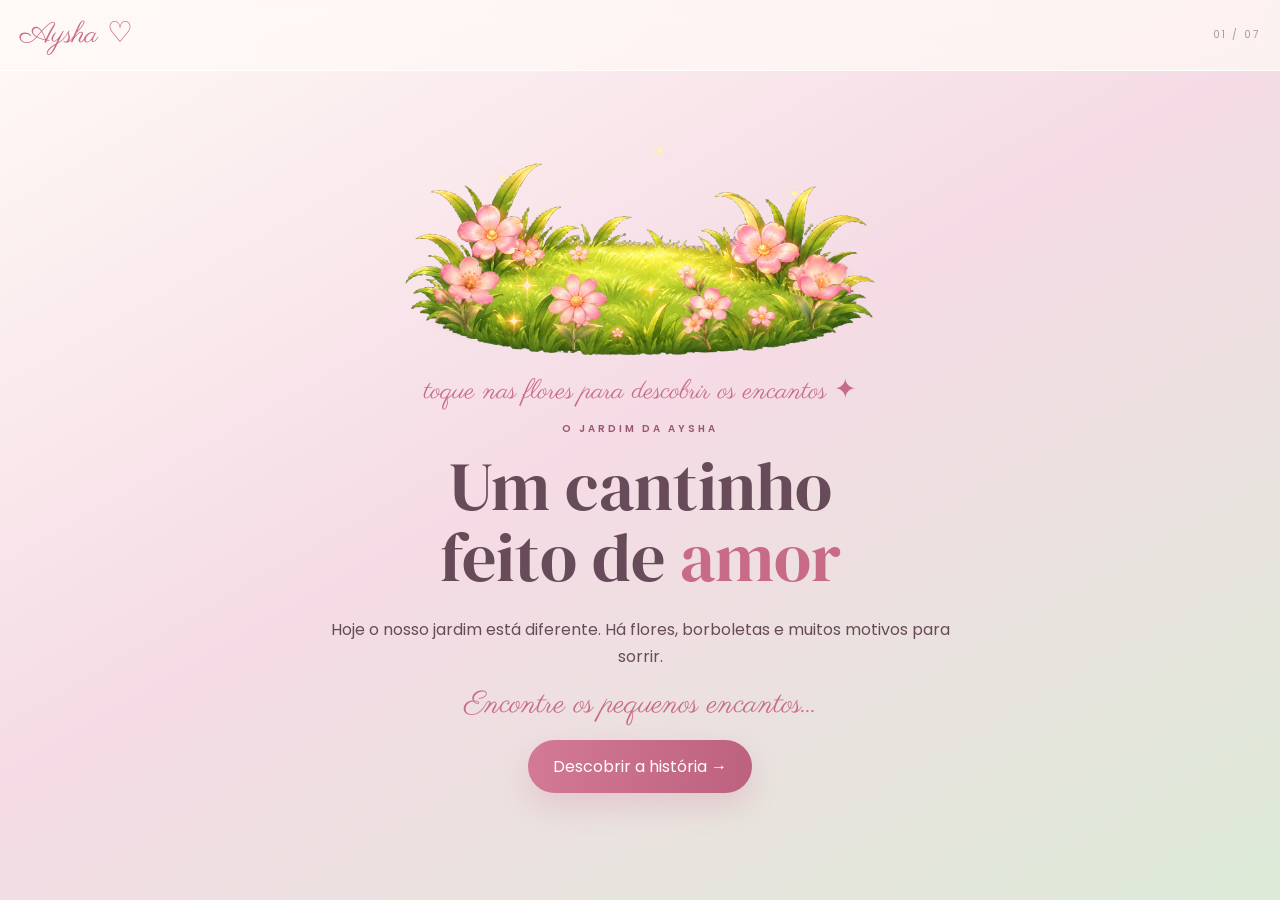
==== jardim.html @ 2ea7d409 "first commit" ====
<!DOCTYPE html>
<html lang="pt-BR">
<head>
    <meta charset="UTF-8">
    <meta name="viewport" content="width=device-width, initial-scale=1.0">
    <title>O Jardim | Aysha</title>
    <link rel="stylesheet" href="css/style.css">
</head>
<body class="page garden-page">
    <div id="particles"></div>

    <header class="nav">
        <a class="brand" href="index.html">Aysha <span>♡</span></a>
        <span class="step">01 / 07</span>
    </header>

    <main class="screen">
        <div class="content">
            <div class="interactive-garden">
                <img class="garden-grass" src="assets/jardim/grama.svg" alt="Grama do jardim">

                <button class="garden-flower f1" data-message="Um jardim cheio de carinho para celebrar a Aysha.">
                    <img src="assets/jardim/flor_1.svg" alt="Flor do jardim">
                </button>
                <button class="garden-flower f2" data-message="Um ano de descobertas, sorrisos e muito amor.">
                    <img src="assets/jardim/flor_2.svg" alt="Flor do jardim">
                </button>
                <button class="garden-flower f3" data-message="Cada pequeno detalhe foi preparado com carinho.">
                    <img src="assets/jardim/flor_3.svg" alt="Flor do jardim">
                </button>
                <button class="garden-flower f4" data-message="Que nunca faltem flores, sonhos e alegrias.">
                    <img src="assets/jardim/flor_4.svg" alt="Flor do jardim">
                </button>

                <span class="firefly firefly-one"></span>
                <span class="firefly firefly-two"></span>
                <span class="firefly firefly-three"></span>
            </div>

            <div id="flowerMessage" class="flower-message">
                toque nas flores para descobrir os encantos ✦
            </div>

            <p class="eyebrow">O JARDIM DA AYSHA</p>
            <h2>Um cantinho<br>feito de <em>amor</em></h2>
            <p>
                Hoje o nosso jardim está diferente.
                Há flores, borboletas e muitos motivos para sorrir.
            </p>
            <p class="script">Encontre os pequenos encantos...</p>

            <a class="primary-btn discover-history" href="historia.html">
                Descobrir a história →
            </a>
        </div>
    </main>

    <script src="js/app.js"></script>
</body>
</html>
---- css/style.css ----
/* ==============================
   CONFIGURAÇÕES GERAIS
   ============================== */

@import url('https://fonts.googleapis.com/css2?family=DM+Serif+Display&family=Parisienne&family=Poppins:wght@300;400;500;600&display=swap');

:root {
    --rosa: #c86b87;
    --rosa-claro: #e9a8bc;
    --lilas: #cdbde0;
    --verde: #a9bd9f;
    --creme: #fff9f5;
    --texto: #684b58;
}

* {
    box-sizing: border-box;
}

html,
body {
    margin: 0;
    min-height: 100%;
    scroll-behavior: smooth;
}

body {
    background: var(--creme);
    color: var(--texto);
    font-family: Poppins, sans-serif;
    overflow-x: hidden;
}

a {
    color: inherit;
    text-decoration: none;
}

button,
input,
select,
textarea {
    font: inherit;
}

/* ==============================
   ESTRUTURA DAS PÁGINAS
   ============================== */

.page {
    min-height: 100vh;
    background:
        radial-gradient(circle at 50% 22%, #fff 0 7%, transparent 36%),
        linear-gradient(145deg, #fffaf6 0%, #f8dce5 54%, #e2ecdc 100%);
}

.screen {
    min-height: 100vh;
    display: flex;
    align-items: center;
    justify-content: center;
    padding: 95px 20px 90px;
    position: relative;
    overflow: hidden;
    text-align: center;
}

.content,
.hero-content {
    width: min(100%, 650px);
    position: relative;
    z-index: 3;
}

/* ==============================
   MENU
   ============================== */

.nav {
    position: fixed;
    top: 0;
    left: 0;
    right: 0;
    z-index: 50;
    display: flex;
    align-items: center;
    justify-content: space-between;
    padding: 15px 20px;
    background: #fffaf6b8;
    backdrop-filter: blur(14px);
    border-bottom: 1px solid #fff;
}

.brand {
    color: var(--rosa);
    font-family: Parisienne, cursive;
    font-size: 29px;
}

.step {
    font-size: 10px;
    letter-spacing: 2px;
    opacity: .55;
}

.music-btn {
    width: 40px;
    height: 40px;
    border: 1px solid #d9a7b8;
    border-radius: 50%;
    background: #fff8;
    color: var(--rosa);
    cursor: pointer;
}

.bottom-nav {
    position: fixed;
    left: 0;
    right: 0;
    bottom: 0;
    z-index: 40;
    display: flex;
    justify-content: space-between;
    padding: 14px 20px;
    background: #fffaf6df;
    backdrop-filter: blur(14px);
    border-top: 1px solid #fff;
    color: #95546a;
    font-size: 11px;
}

.bottom-nav a:last-child {
    font-weight: 600;
}

/* ==============================
   TEXTOS E BOTÕES
   ============================== */

.eyebrow {
    color: #99576d;
    font-size: 10px;
    font-weight: 600;
    letter-spacing: 3px;
}

h1,
h2,
h3 {
    font-family: "DM Serif Display", Georgia, serif;
    font-weight: 400;
}

h1 {
    margin: 28px 0 15px;
    color: var(--rosa);
    font-family: Parisienne, cursive;
    font-size: clamp(92px, 24vw, 160px);
    line-height: .75;
}

h2 {
    margin: 15px 0 22px;
    font-size: clamp(42px, 10vw, 68px);
    line-height: 1.04;
}

h2 em {
    color: var(--rosa);
    font-style: normal;
}

p {
    line-height: 1.7;
}

.age {
    font-family: "DM Serif Display";
    font-size: 28px;
}

.script {
    margin: 15px 0;
    color: var(--rosa);
    font-family: Parisienne, cursive;
    font-size: 31px;
    line-height: 1.25;
}

.hint,
.small-note {
    font-size: 10px;
    letter-spacing: 1px;
    opacity: .65;
}

.primary-btn,
.secondary-btn {
    display: inline-flex;
    align-items: center;
    justify-content: center;
    gap: 10px;
    padding: 14px 25px;
    border-radius: 999px;
    cursor: pointer;
    transition: .3s;
}

.primary-btn {
    border: 0;
    background: linear-gradient(100deg, #d37a96, #bc617e);
    color: #fff;
    box-shadow: 0 13px 30px #bd628033;
}

.secondary-btn {
    border: 1px solid #d79bad;
    background: #fff9;
    color: #96546b;
}

.primary-btn:hover,
.secondary-btn:hover {
    transform: translateY(-3px);
}

.ornament {
    margin: 20px;
    color: #c77c93;
    letter-spacing: 5px;
}

/* ==============================
   TELA INICIAL
   ============================== */

.magic-butterfly {
    width: 175px;
    height: 150px;
    display: block;
    margin: 15px auto 0;
    padding: 0;
    border: 0;
    background: transparent;
    cursor: pointer;
    animation: flutuar 3.6s ease-in-out infinite;
    filter: drop-shadow(0 12px 18px #c36b871e);
    transition: .3s;
}

.magic-butterfly:hover {
    transform: translateY(-7px) scale(1.03);
}

.butterfly-svg {
    width: 100%;
    height: 100%;
    overflow: visible;
}

.butterfly-art {
    transform-origin: 90px 75px;
}

.b-wing {
    transform-box: fill-box;
    transform-origin: center;
}

.magic-butterfly:active .b-wing-l {
    animation: asa-esquerda .45s ease-in-out;
}

.magic-butterfly:active .b-wing-r {
    animation: asa-direita .45s ease-in-out;
}

.enter-garden {
    opacity: .35;
    pointer-events: none;
    transform: translateY(8px);
    transition: .7s;
}

.enter-garden.show {
    opacity: 1;
    pointer-events: auto;
    transform: none;
}

.scroll-note {
    position: absolute;
    bottom: 18px;
    font-size: 10px;
    letter-spacing: 2px;
    opacity: .5;
}

.scroll-note span {
    display: block;
    font-size: 18px;
}

.petal {
    position: absolute;
    color: #c87b94;
    font-size: 110px;
    opacity: .15;
}

.petal-a {
    top: 18%;
    left: -28px;
}

.petal-b {
    right: -28px;
    bottom: 15%;
}

/* ==============================
   FUNDOS DAS OUTRAS TELAS
   ============================== */

.garden-page {
    background: linear-gradient(150deg, #fffaf6, #f5dbe5 48%, #dcead7);
}

.story-page {
    background: linear-gradient(145deg, #fffaf6, #eee2f3);
}

.date-page {
    background: linear-gradient(145deg, #e8e1f2, #fff0f3);
}

.local-page {
    background: linear-gradient(#fff5ee, #dfeada);
}

.rsvp-page {
    background: linear-gradient(145deg, #fff7f5, #f5dce5);
}

.final-page {
    background: linear-gradient(150deg, #f7dbe4, #eee3f1 55%, #dce9d9);
}

/* ==============================
   JARDIM
   ============================== */

.interactive-garden {
    position: relative;
    width: min(100%, 560px);
    height: 255px;
    margin: 0 auto 8px;
}

.garden-grass {
    position: absolute;
    z-index: 1;
    left: 50%;
    bottom: 12px;
    width: min(470px, 90%);
    height: auto;
    transform: translateX(-50%);
    pointer-events: none;
}

.garden-flower {
    position: absolute;
    z-index: 4;
    width: 66px;
    height: 76px;
    padding: 0;
    border: 0;
    background: transparent;
    cursor: pointer;
    transition: transform .35s cubic-bezier(.2,.8,.2,1), filter .35s ease;
}

.garden-flower img {
    width: 100%;
    height: 100%;
    object-fit: contain;
    pointer-events: none;
}

.garden-flower:hover,
.garden-flower:focus-visible {
    transform: translateY(-7px) scale(1.08) rotate(-3deg);
    filter: drop-shadow(0 8px 9px #8b61752e);
}

.garden-flower.found {
    animation: flor-descoberta .8s cubic-bezier(.2,.8,.2,1);
}

.f1 { left: 13%; bottom: 35px; }
.f2 { left: 33%; bottom: 17px; }
.f3 { right: 32%; bottom: 17px; }
.f4 { right: 12%; bottom: 37px; }

.flower-message {
    min-height: 35px;
    margin: 0 auto 10px;
    max-width: 520px;
    color: var(--rosa);
    font-family: Parisienne, cursive;
    font-size: 27px;
    line-height: 1.25;
    transition: opacity .25s, transform .25s;
}

.flower-message.message-show {
    animation: mensagem-flor .5s ease;
}

.firefly {
    position: absolute;
    z-index: 3;
    width: 5px;
    height: 5px;
    border-radius: 50%;
    background: #fff5a5;
    box-shadow: 0 0 14px #ffe98c;
    animation: vaga-lume 3s infinite alternate;
}

.firefly-one { left: 25%; top: 25%; }
.firefly-two { right: 22%; top: 31%; animation-delay: .8s; }
.firefly-three { left: 53%; top: 14%; animation-delay: 1.4s; }

/* ==============================
   HISTÓRIA
   ============================== */

.story-card,
.date-card,
.map-card,
.gift-details {
    max-width: 450px;
    margin: 22px auto;
    padding: 25px;
    border: 1px solid #fff;
    border-radius: 28px;
    background: #ffffffad;
    box-shadow: 0 20px 50px #71566b14;
}

.story-image-wrap {
    height: 165px;
    display: grid;
    place-items: center;
    margin-bottom: 8px;
}

.story-image {
    width: 175px;
    height: 155px;
    object-fit: contain;
}

.story-image.story-change {
    animation: historia-aparece .6s ease;
}

.story-card p {
    line-height: 1.75;
}

.story-step {
    min-height: 78px;
}

.stars {
    color: #c97691;
    letter-spacing: 12px;
}

.date-card span {
    font-size: 11px;
    letter-spacing: 4px;
}

.date-card strong {
    display: block;
    margin: 8px;
    color: var(--rosa);
    font-family: "DM Serif Display";
    font-size: 95px;
    line-height: .9;
}

.date-card b { letter-spacing: 3px; }
.date-card small { display: block; margin-top: 17px; letter-spacing: 2px; }
.calendar-btn { margin-top: 15px; }

.map-art {
    height: 165px;
    display: flex;
    align-items: center;
    justify-content: space-around;
    margin-bottom: 20px;
    border-radius: 20px;
    background: linear-gradient(#cde3bd, #9cbb8e);
    font-size: 31px;
}

.map-card h3 { margin: 8px; font-size: 28px; }

/* ==============================
   PRESENTES
   ============================== */

.gifts-content {
    max-width: 620px;
}

.gift-intro {
    max-width: 500px;
    margin: 0 auto 20px;
}

.gift-list {
    display: grid;
    gap: 13px;
    max-width: 470px;
    margin: 22px auto;
}

.gift-option {
    display: flex;
    align-items: center;
    gap: 17px;
    width: 100%;
    min-height: 88px;
    padding: 12px 22px 12px 12px;
    border: 0;
    border-radius: 50px;
    background: #df8fa4;
    color: #fff;
    text-align: left;
    cursor: pointer;
    box-shadow: 0 9px 20px #b9657e20;
    transition: transform .25s, box-shadow .25s;
}

.gift-option:hover,
.gift-option:focus-visible {
    transform: translateY(-3px);
    box-shadow: 0 14px 25px #b9657e2c;
}

.gift-icon {
    flex: 0 0 66px;
    width: 66px;
    height: 66px;
    display: grid;
    place-items: center;
    border-radius: 50%;
    background: #fff;
    color: #d37d95;
    border: 4px solid #efb2c1;
    font-family: "DM Serif Display", serif;
    font-size: 28px;
}

.gift-option strong,
.gift-option small {
    display: block;
}

.gift-option strong {
    font-family: "DM Serif Display", serif;
    font-size: 25px;
    line-height: 1.1;
}

.gift-option small {
    margin-top: 4px;
    font-size: 12px;
    opacity: .92;
}

.gift-details {
    text-align: center;
    animation: historia-aparece .45s ease;
}

.gift-details strong {
    color: var(--rosa);
    font-family: "DM Serif Display", serif;
    font-size: 27px;
}

.gift-details small {
    display: block;
    margin-top: 12px;
    font-size: 10px;
    opacity: .65;
}

.pix-key {
    margin: 14px auto;
    padding: 12px 15px;
    border-radius: 12px;
    background: #fff6f7;
    border: 1px dashed #d58aa0;
    color: #8e5065;
    font-size: 12px;
    word-break: break-all;
}

/* ==============================
   FORMULÁRIO
   ============================== */

form {
    max-width: 450px;
    margin: 22px auto;
    text-align: left;
}

label { display: block; margin: 14px 0; font-size: 12px; }

input,
select,
textarea {
    width: 100%;
    margin-top: 7px;
    padding: 14px;
    border: 1px solid #e4b9c7;
    border-radius: 14px;
    outline: none;
    background: #ffffffaa;
    color: var(--texto);
}

textarea { resize: vertical; }
form .primary-btn { width: 100%; }
.result { min-height: 30px; color: #9f526d; font-size: 13px; }
.result strong { font-size: 18px; }
.check-icon { display: inline-grid; place-items: center; width: 30px; height: 30px; margin-right: 7px; border-radius: 50%; background: #d68ba2; color: #fff; }
.form-confirmed { opacity: .65; }

.butterfly-row {
    display: flex;
    justify-content: center;
    align-items: center;
    gap: 12px;
}

.butterfly-row img {
    width: 62px;
    height: 52px;
    object-fit: contain;
}

/* ==============================
   ANIMAÇÕES
   ============================== */

#particles {
    position: fixed;
    inset: 0;
    z-index: 100;
    overflow: hidden;
    pointer-events: none;
}

.fly {
    position: absolute;
    z-index: 110;
    width: 72px;
    height: 62px;
    animation: voar-borboleta var(--duracao) cubic-bezier(.22,.61,.36,1) var(--atraso) forwards;
    will-change: transform, opacity;
}

.fly-image {
    display: block;
    width: 100%;
    height: 100%;
    object-fit: contain;
    transform-origin: center;
    animation: bater-asas .34s ease-in-out var(--atraso) infinite alternate;
    filter: drop-shadow(0 4px 8px #c56f8d35);
    will-change: transform;
}


.fly.lilas { filter: hue-rotate(12deg) saturate(.85) drop-shadow(0 4px 8px #9c78c63a); }
.fly.azul { filter: hue-rotate(150deg) saturate(.78) drop-shadow(0 4px 8px #6f9fbc38); }
.fly.dourada { filter: hue-rotate(285deg) saturate(1.1) brightness(1.06) drop-shadow(0 4px 8px #d1a2473a); }
.fly.pessego { filter: hue-rotate(330deg) saturate(.95) drop-shadow(0 4px 8px #e6a37b3a); }

.spark {
    position: absolute;
    color: #fff;
    font-size: 20px;
    text-shadow: 0 0 12px #e88eac;
    animation: brilho .9s forwards;
}

.petal-fall {
    position: absolute;
    color: #f1b1c5;
    font-size: 18px;
    animation: petalas var(--duracao) ease-in forwards;
}

@keyframes flutuar { 50% { transform: translateY(-10px); } }
@keyframes asa-esquerda { 50% { transform: rotateY(38deg) scale(.91); } }
@keyframes asa-direita { 50% { transform: rotateY(-38deg) scale(.91); } }
@keyframes vaga-lume { to { transform: translateY(-25px); opacity: .25; } }

@keyframes voar-borboleta {
    0% {
        opacity: 0;
        transform: translate3d(0, 0, 0) scale(.15) rotate(0deg);
    }
    8% { opacity: 1; }
    24% {
        transform: translate3d(var(--x1), var(--y1), 0) scale(calc(var(--tamanho) * .92)) rotate(-7deg);
    }
    43% {
        transform: translate3d(var(--x2), var(--y2), 0) scale(var(--tamanho)) rotate(6deg);
    }
    63% {
        transform: translate3d(var(--x3), var(--y3), 0) scale(calc(var(--tamanho) * 1.03)) rotate(-5deg);
    }
    82% {
        opacity: .92;
        transform: translate3d(calc(var(--x) * .88), calc(var(--y) * .86), 0) scale(var(--tamanho)) rotate(4deg);
    }
    100% {
        opacity: 0;
        transform: translate3d(var(--x), var(--y), 0) scale(var(--tamanho)) rotate(var(--rotacao));
    }
}

@keyframes bater-asas {
    0%, 100% {
        transform: perspective(360px) rotateY(-34deg) rotateZ(-2deg) scaleX(.76) scaleY(.98);
    }
    25% {
        transform: perspective(360px) rotateY(12deg) rotateZ(1deg) scaleX(1.02) scaleY(1.01);
    }
    50% {
        transform: perspective(360px) rotateY(38deg) rotateZ(2deg) scaleX(.72) scaleY(.96);
    }
    75% {
        transform: perspective(360px) rotateY(-8deg) rotateZ(-1deg) scaleX(1.02) scaleY(1.01);
    }
}

@keyframes brilho {
    0% { opacity: 0; transform: scale(.2); }
    20% { opacity: 1; }
    100% { opacity: 0; transform: translate(var(--x), var(--y)) scale(1.5); }
}

@keyframes petalas {
    0% { opacity: 0; transform: translateY(-20px) rotate(0); }
    15% { opacity: .9; }
    100% { opacity: 0; transform: translateY(105vh) translateX(var(--x)) rotate(400deg); }
}

@keyframes flor-descoberta {
    35% { transform: scale(1.18) rotate(-7deg); filter: drop-shadow(0 0 14px #f2a3b955); }
}

@keyframes mensagem-flor {
    0% { opacity: .3; transform: translateY(5px); }
    100% { opacity: 1; transform: translateY(0); }
}

@keyframes historia-aparece {
    from { opacity: 0; transform: scale(.88) translateY(8px); }
    to { opacity: 1; transform: scale(1) translateY(0); }
}

@media (max-width: 700px) {
    .interactive-garden { height: 280px; }
    .garden-flower { width: 58px; height: 58px; }
    .flower-message { font-size: 24px; }
    .gift-option { min-height: 78px; padding-right: 14px; }
    .gift-icon { flex-basis: 58px; width: 58px; height: 58px; }
    .gift-option strong { font-size: 22px; }
    .gift-option small { font-size: 11px; }
}

@media (max-width: 480px) {
    .screen {
        padding-right: 16px;
        padding-left: 16px;
    }

    .interactive-garden { height: 250px; }

    .garden-flower { width: 52px; height: 52px; }
    .f1 { left: 7%; }
    .f4 { right: 6%; }

    .story-image-wrap { height: 145px; }
    .story-image { width: 155px; height: 140px; }

    .bottom-nav {
        padding: 13px 16px;
    }

    .story-card,
    .date-card,
    .map-card {
        padding: 23px 17px;
    }
}

/* Ajustes finais do visual infantil */
.magic-butterfly.butterfly-open {
    animation: flutuar 1.2s ease-in-out 1;
}

.garden-flower img {
    filter: drop-shadow(0 5px 6px #8c60701f);
}

.gift-icon img {
    width: 100%;
    height: 100%;
    object-fit: contain;
}

.gift-pix {
    background: #d47d96;
}


@media (max-width: 480px) {
    .magic-butterfly {
        width: 155px;
        height: 135px;
    }

    .gift-icon {
        flex-basis: 58px;
        width: 58px;
        height: 58px;
    }
}


/* Interação da borboleta da primeira tela */
.magic-butterfly .butterfly-svg {
    animation: borboleta-principal-suave 1.25s ease-in-out infinite;
}

.magic-butterfly.butterfly-open .butterfly-svg {
    animation: borboleta-principal 0.7s ease-in-out;
}

@keyframes borboleta-principal-suave {
    0%, 100% { transform: rotateY(-4deg) rotateZ(-1deg) scaleX(.98); }
    50% { transform: rotateY(5deg) rotateZ(1deg) scaleX(1); }
}

@keyframes borboleta-principal {
    0% { transform: scale(1) rotate(0deg); }
    30% { transform: scale(1.08) rotate(-3deg); }
    60% { transform: scale(.94) rotate(3deg); }
    100% { transform: scale(1) rotate(0deg); }
}


/* Ajustes do jardim em telas pequenas */
@media (max-width: 600px) {
    .interactive-garden {
        height: 220px;
    }

    .garden-grass {
        bottom: 8px;
        width: 94%;
    }

    .garden-flower {
        width: 54px;
        height: 64px;
    }

    .f1 { left: 10%; bottom: 31px; }
    .f2 { left: 30%; bottom: 12px; }
    .f3 { right: 30%; bottom: 12px; }
    .f4 { right: 9%; bottom: 31px; }

    .fly {
        width: 58px;
        height: 50px;
    }
}

/* Ícones ilustrados dos botões */
.button-art {
    display: block;
    width: 46px;
    height: 42px;
    object-fit: contain;
    flex: 0 0 auto;
}

.calendar-art {
    width: 48px;
    height: 44px;
}

.location-art {
    width: 43px;
    height: 43px;
}

.confirmation-screen {
    max-width: 500px;
    margin: 20px auto;
    padding: 34px 24px;
    border: 1px solid #fff;
    border-radius: 30px;
    background: #fff9f5cc;
    box-shadow: 0 20px 50px #b85f7a20;
    animation: confirmation-in .7s ease both;
}

.confirmation-screen[hidden] {
    display: none;
}

.confirmation-icon {
    width: 62px;
    height: 62px;
    margin: 0 auto 18px;
    display: grid;
    place-items: center;
    border-radius: 50%;
    background: #d68ba2;
    color: #fff;
    font-size: 30px;
}

.confirmation-screen h2 {
    margin-bottom: 16px;
}

.confirmation-butterflies {
    margin: 18px 0 24px;
    font-size: 24px;
    letter-spacing: 8px;
    animation: confirmation-float 2.8s ease-in-out infinite;
}

@keyframes confirmation-in {
    from { opacity: 0; transform: translateY(18px) scale(.98); }
    to { opacity: 1; transform: none; }
}

@keyframes confirmation-float {
    0%, 100% { transform: translateY(0); }
    50% { transform: translateY(-5px); }
}
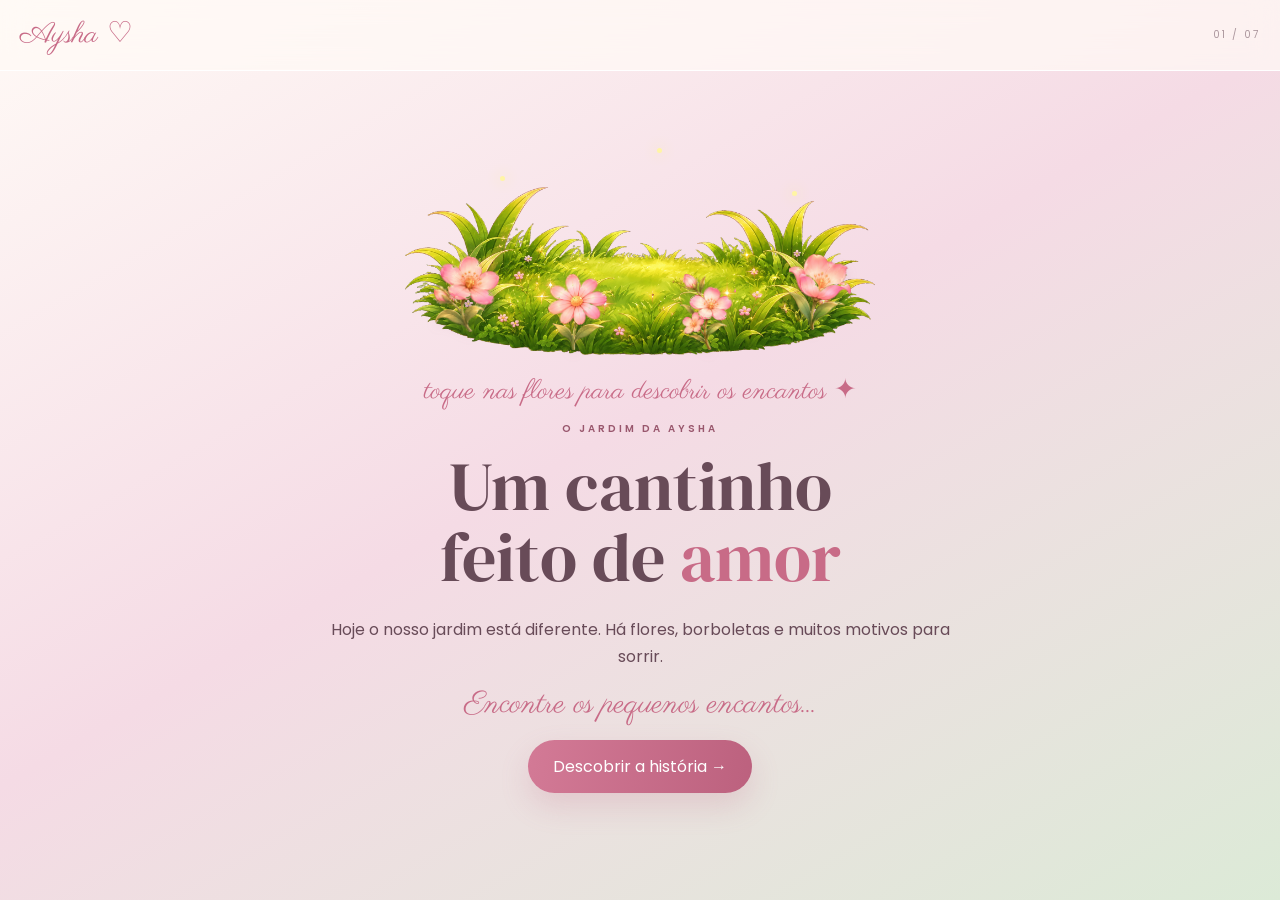
==== commit 1ccc328d: "Formulario ajuste" ====
--- a/jardim.html
+++ b/jardim.html
@@ -17,7 +17,7 @@
     <main class="screen">
         <div class="content">
             <div class="interactive-garden">
-                <img class="garden-grass" src="assets/jardim/grama.svg" alt="Grama do jardim">
+                <img class="garden-grass" src="assets/jardim/grama_sem_fundo.svg" alt="Grama do jardim">
 
                 <button class="garden-flower f1" data-message="Um jardim cheio de carinho para celebrar a Aysha.">
                     <img src="assets/jardim/flor_1.svg" alt="Flor do jardim">
